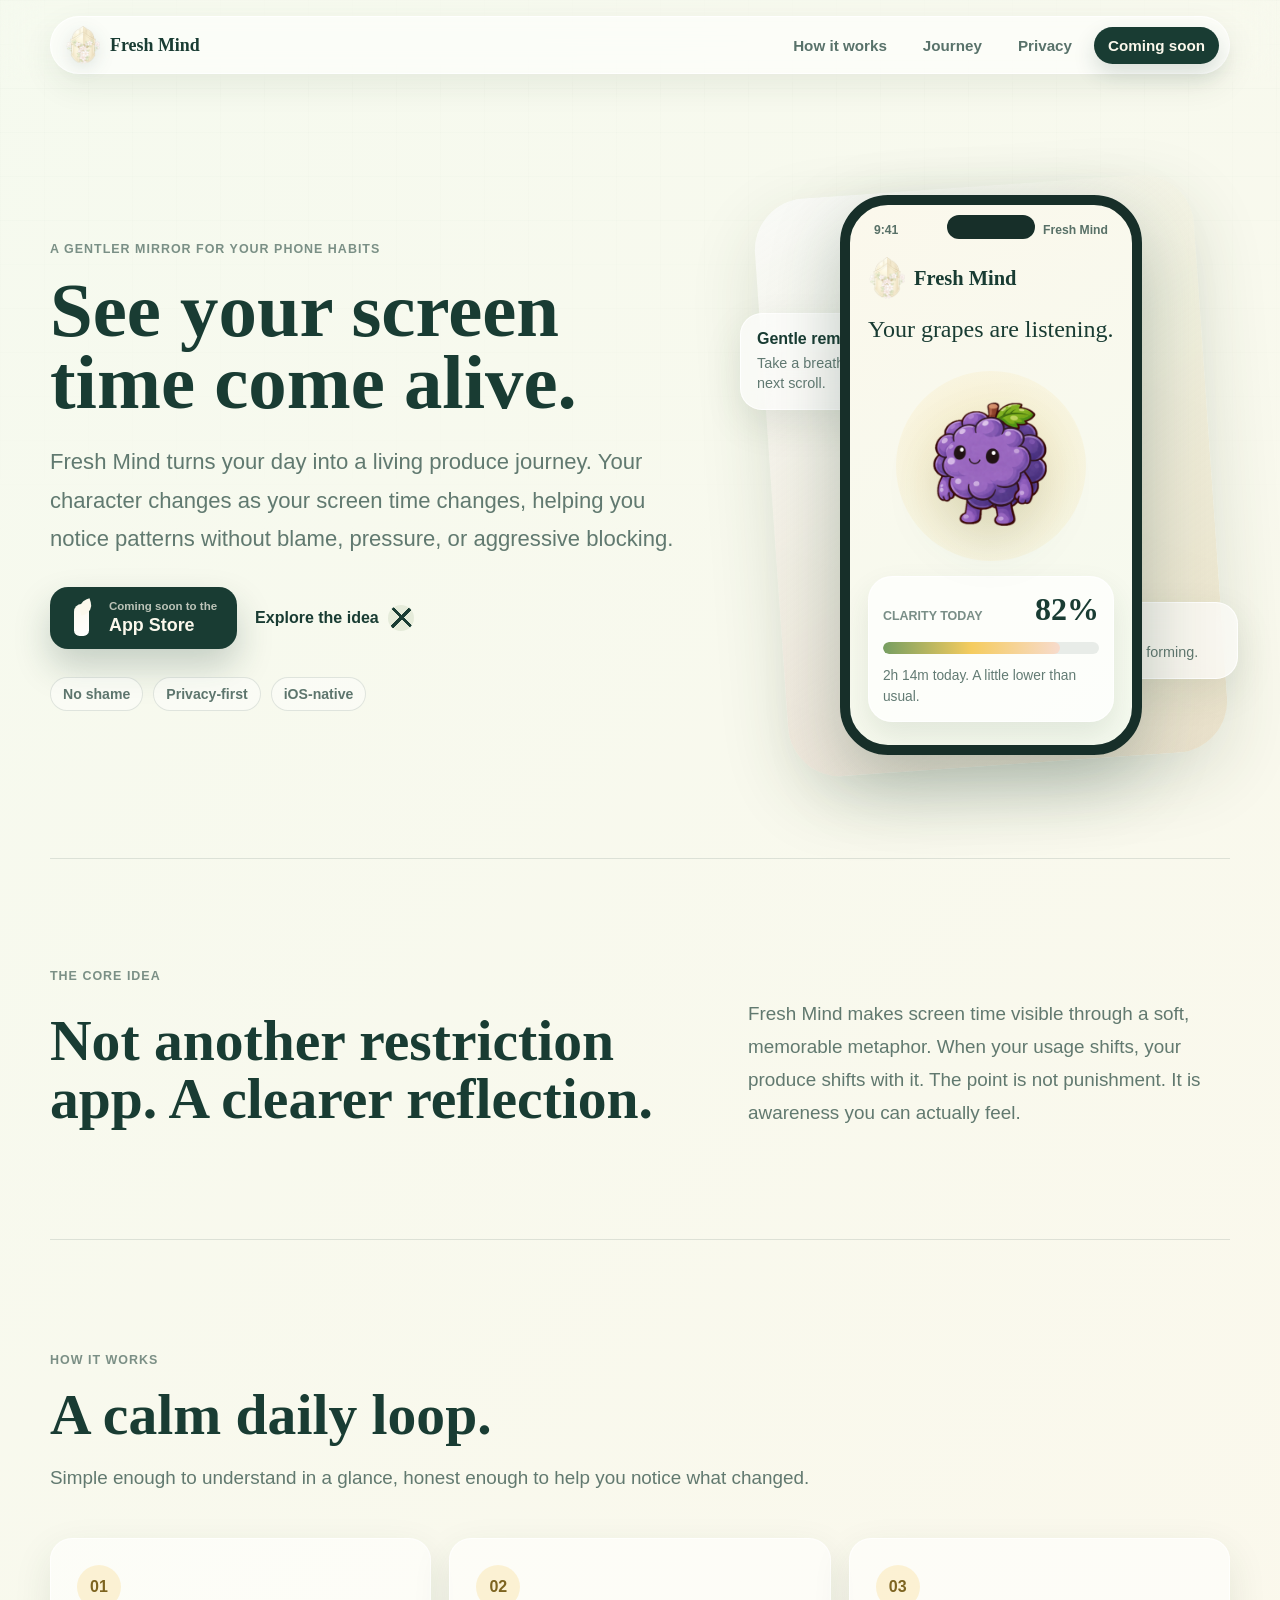
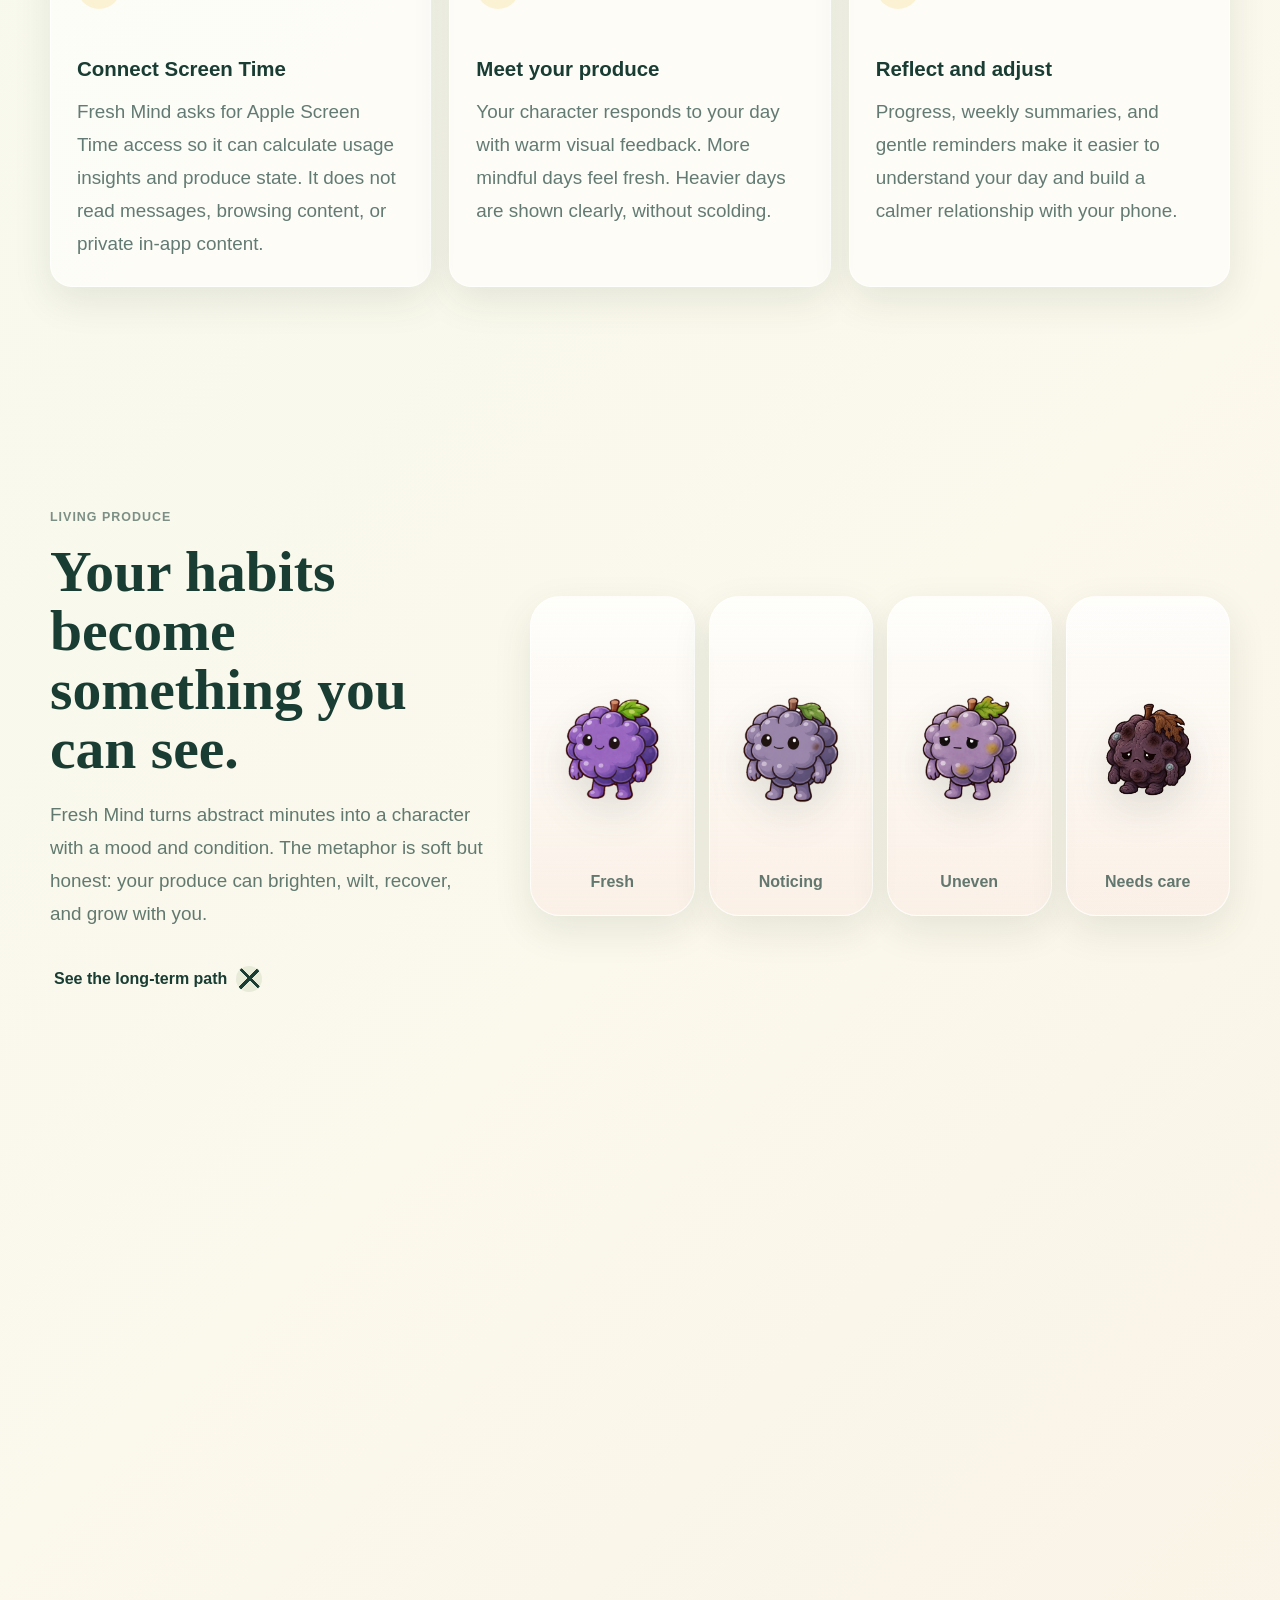
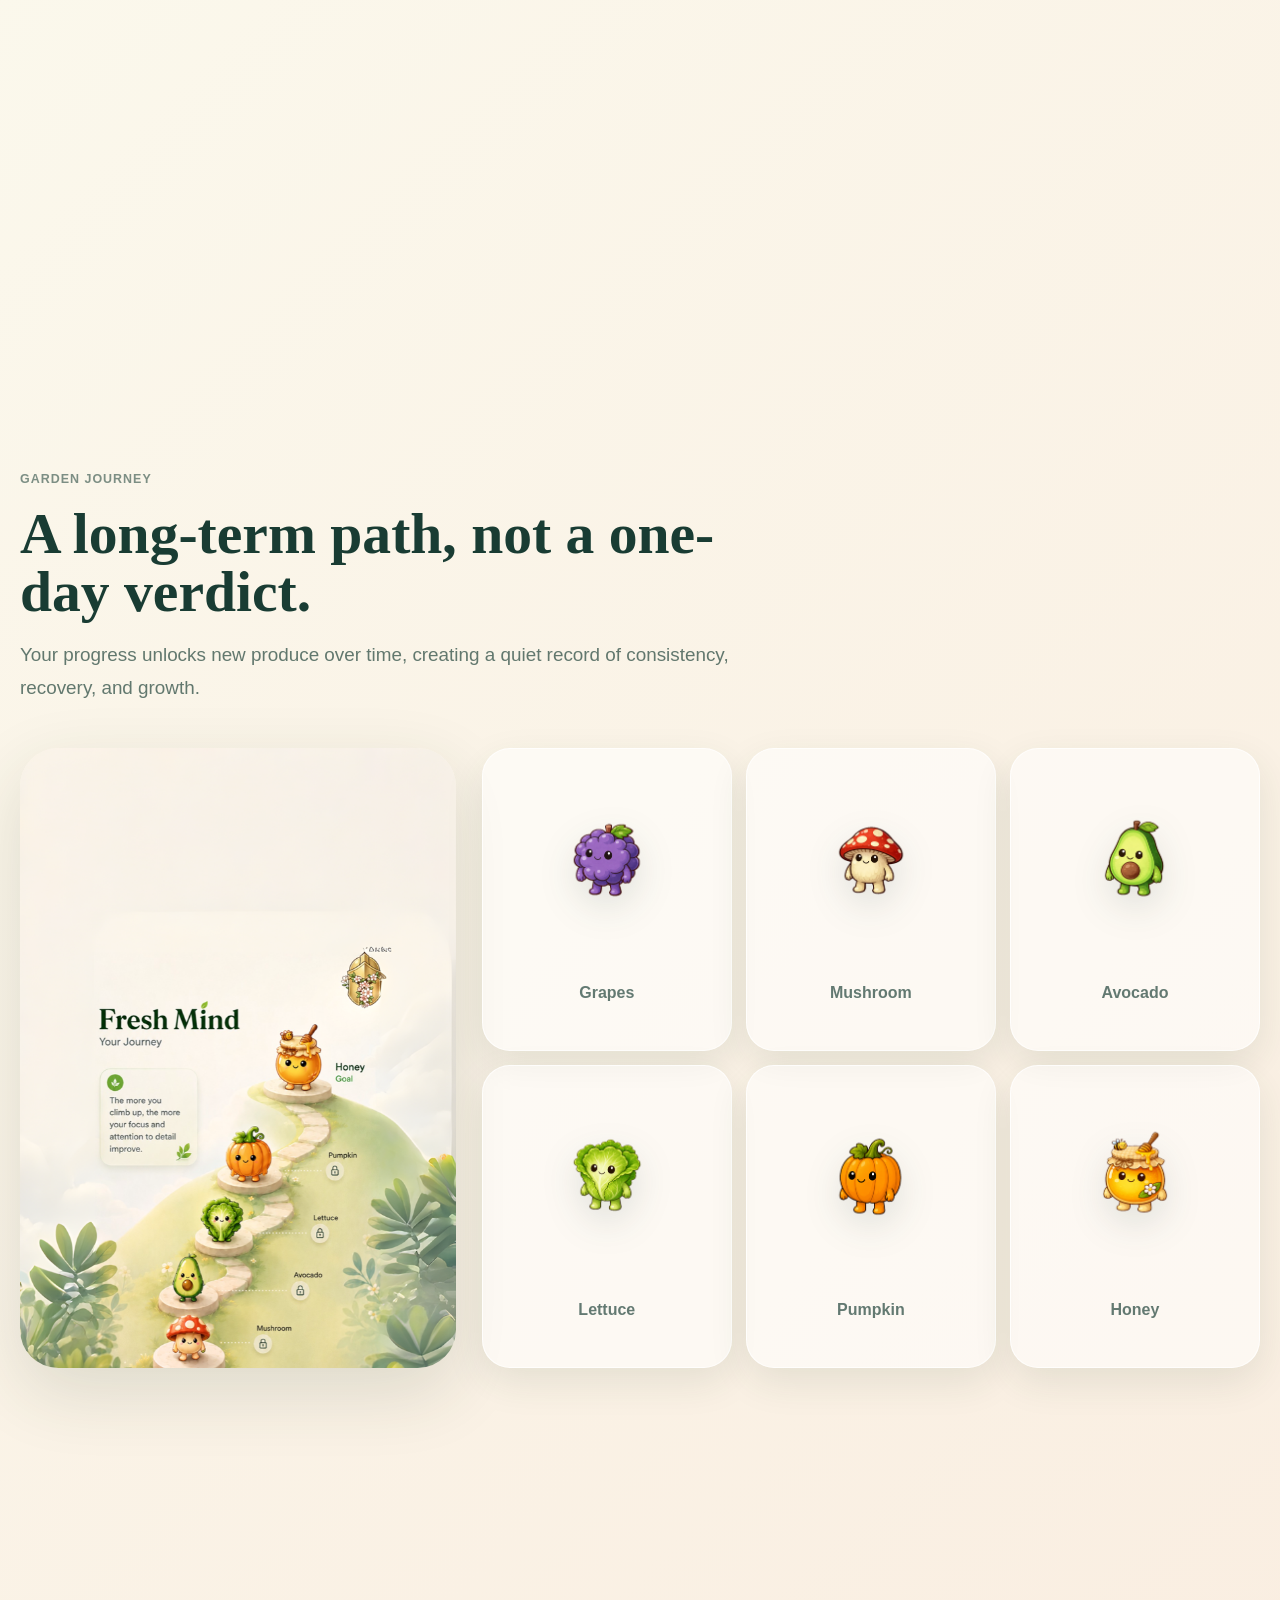
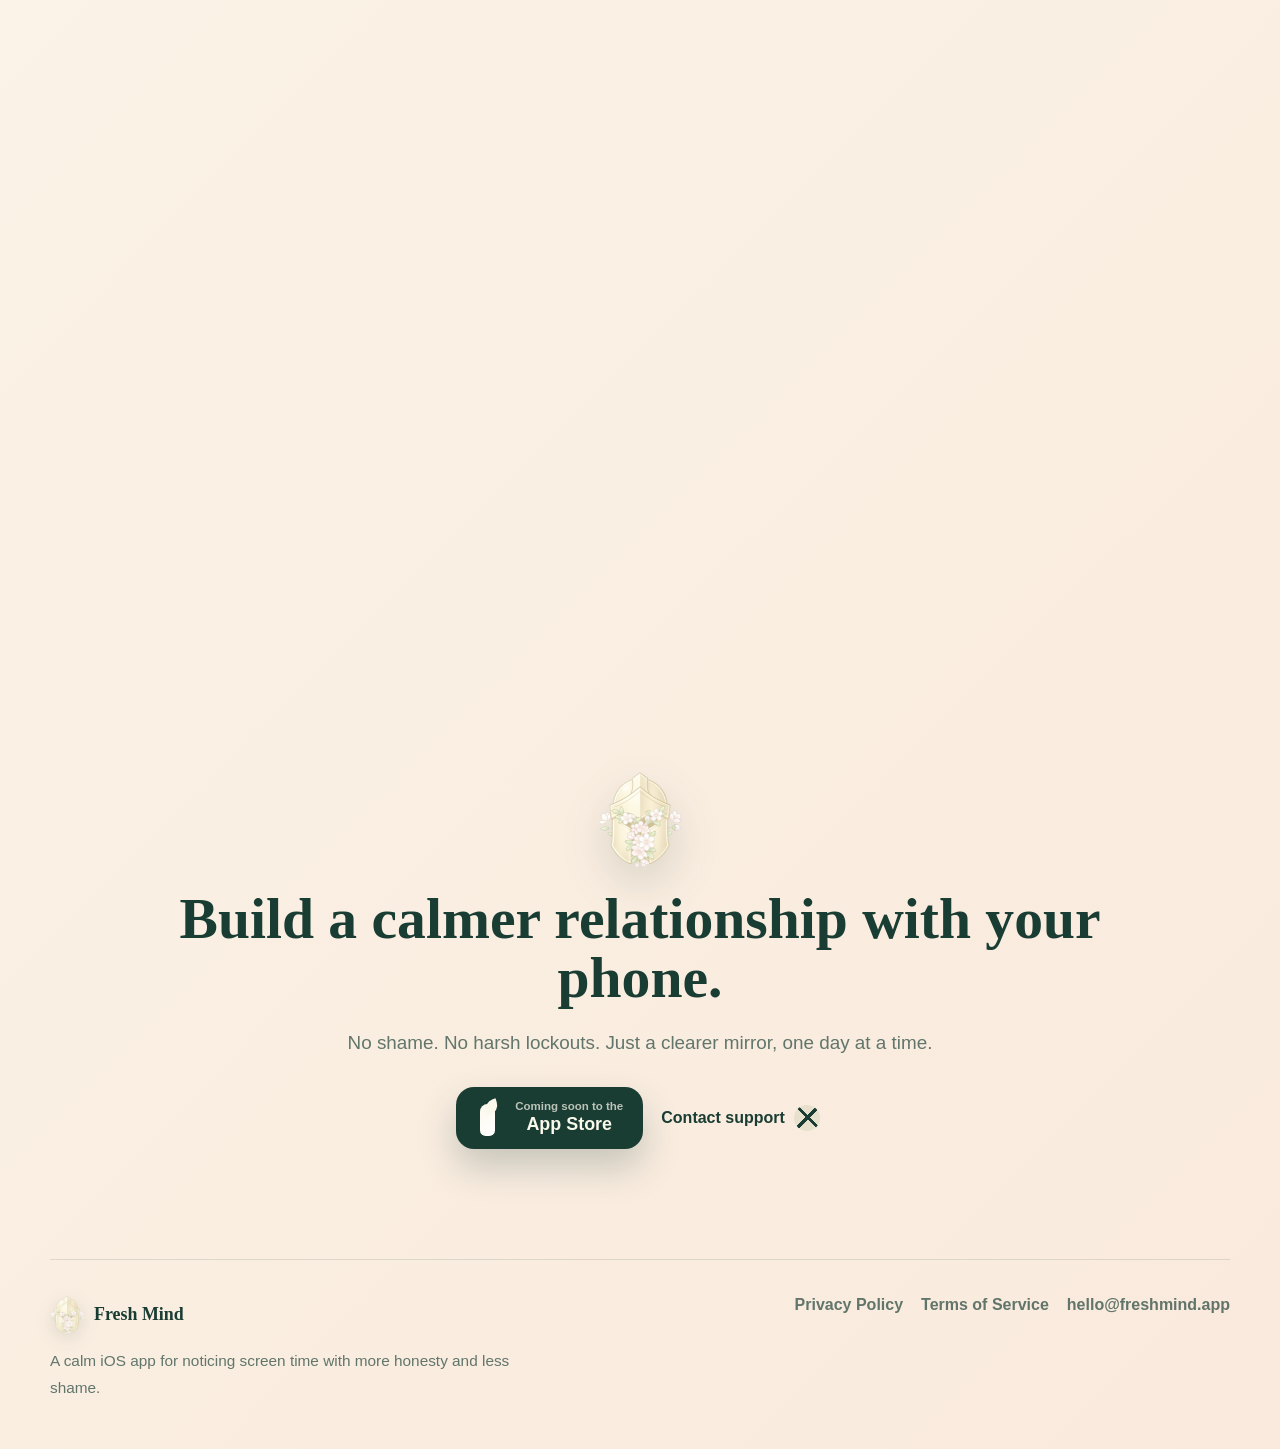
==== index.html @ f09cc6f0 "feat(website): add Fresh Mind landing page and legal pages" ====
<!doctype html>
<html lang="en">
  <head>
    <meta charset="utf-8">
    <meta name="viewport" content="width=device-width, initial-scale=1">
    <title>Fresh Mind - See your screen time come alive</title>
    <meta name="description" content="Fresh Mind is a calm iOS app that turns screen time into a living produce journey, helping you notice your habits without shame.">
    <meta name="theme-color" content="#f8f2df">
    <meta property="og:title" content="Fresh Mind">
    <meta property="og:description" content="See your screen time come alive. A calmer way to notice your phone habits.">
    <meta property="og:type" content="website">
    <meta property="og:image" content="assets/logo.png">
    <link rel="icon" href="assets/logo.png">
    <link rel="stylesheet" href="styles.css">
  </head>
  <body>
    <a class="skip-link" href="#main">Skip to content</a>

    <header class="site-header" data-nav>
      <nav class="nav-shell" aria-label="Main navigation">
        <a class="brand" href="index.html" aria-label="Fresh Mind home">
          <img src="assets/logo.png" alt="" class="brand-mark">
          <span>Fresh Mind</span>
        </a>

        <button class="nav-toggle" type="button" aria-label="Open navigation" aria-expanded="false" data-nav-toggle>
          <span></span>
          <span></span>
        </button>

        <div class="nav-links" data-nav-menu>
          <a href="#how">How it works</a>
          <a href="#journey">Journey</a>
          <a href="#privacy">Privacy</a>
          <a class="nav-cta" href="#download">Coming soon</a>
        </div>
      </nav>
    </header>

    <main id="main">
      <section class="hero section-pad">
        <div class="hero-copy reveal">
          <p class="eyebrow">A gentler mirror for your phone habits</p>
          <h1>See your screen time come alive.</h1>
          <p class="hero-subtitle">
            Fresh Mind turns your day into a living produce journey. Your character changes as your screen time changes, helping you notice patterns without blame, pressure, or aggressive blocking.
          </p>
          <div class="hero-actions" id="download">
            <!-- TODO: Replace this placeholder with the final App Store URL when Fresh Mind is approved. -->
            <a class="store-button" href="mailto:hello@freshmind.app?subject=Fresh%20Mind%20App%20Store%20Launch">
              <span class="store-icon" aria-hidden="true"></span>
              <span>
                <small>Coming soon to the</small>
                App Store
              </span>
            </a>
            <a class="text-button" href="#how">Explore the idea</a>
          </div>
          <div class="hero-notes" aria-label="Fresh Mind principles">
            <span>No shame</span>
            <span>Privacy-first</span>
            <span>iOS-native</span>
          </div>
        </div>

        <div class="hero-visual reveal" aria-label="Fresh Mind app preview">
          <div class="ambient-panel"></div>
          <div class="phone-shell">
            <div class="phone-status">
              <span>9:41</span>
              <span>Fresh Mind</span>
            </div>
            <div class="phone-content">
              <div class="mini-brand">
                <img src="assets/logo.png" alt="">
                <span>Fresh Mind</span>
              </div>
              <p class="adaptive-line">Your grapes are listening.</p>
              <div class="produce-stage">
                <img src="assets/grapes.png" alt="Fresh Mind grape character">
              </div>
              <div class="clarity-card">
                <div>
                  <span class="metric-label">Clarity today</span>
                  <strong>82%</strong>
                </div>
                <div class="progress-track" aria-hidden="true">
                  <span></span>
                </div>
                <p>2h 14m today. A little lower than usual.</p>
              </div>
            </div>
          </div>
          <div class="floating-ticket ticket-one">
            <strong>Gentle reminder</strong>
            <span>Take a breath before the next scroll.</span>
          </div>
          <div class="floating-ticket ticket-two">
            <strong>Garden week</strong>
            <span>A calmer route is forming.</span>
          </div>
        </div>
      </section>

      <section class="section-pad intro-band reveal" aria-label="Fresh Mind concept">
        <div class="section-kicker">The core idea</div>
        <div class="intro-grid">
          <h2>Not another restriction app. A clearer reflection.</h2>
          <p>
            Fresh Mind makes screen time visible through a soft, memorable metaphor. When your usage shifts, your produce shifts with it. The point is not punishment. It is awareness you can actually feel.
          </p>
        </div>
      </section>

      <section class="section-pad" id="how">
        <div class="section-heading reveal">
          <p class="eyebrow">How it works</p>
          <h2>A calm daily loop.</h2>
          <p>Simple enough to understand in a glance, honest enough to help you notice what changed.</p>
        </div>

        <div class="step-grid">
          <article class="feature-card reveal">
            <span class="step-number">01</span>
            <h3>Connect Screen Time</h3>
            <p>Fresh Mind asks for Apple Screen Time access so it can calculate usage insights and produce state. It does not read messages, browsing content, or private in-app content.</p>
          </article>
          <article class="feature-card reveal">
            <span class="step-number">02</span>
            <h3>Meet your produce</h3>
            <p>Your character responds to your day with warm visual feedback. More mindful days feel fresh. Heavier days are shown clearly, without scolding.</p>
          </article>
          <article class="feature-card reveal">
            <span class="step-number">03</span>
            <h3>Reflect and adjust</h3>
            <p>Progress, weekly summaries, and gentle reminders make it easier to understand your day and build a calmer relationship with your phone.</p>
          </article>
        </div>
      </section>

      <section class="metaphor-section section-pad" id="produce">
        <div class="metaphor-copy reveal">
          <p class="eyebrow">Living produce</p>
          <h2>Your habits become something you can see.</h2>
          <p>
            Fresh Mind turns abstract minutes into a character with a mood and condition. The metaphor is soft but honest: your produce can brighten, wilt, recover, and grow with you.
          </p>
          <a class="text-button" href="#journey">See the long-term path</a>
        </div>
        <div class="produce-evolution reveal" aria-label="Grape character states">
          <figure>
            <img src="assets/grapes.png" alt="Healthy grape character">
            <figcaption>Fresh</figcaption>
          </figure>
          <figure>
            <img src="assets/grapes-mild.png" alt="Mildly changed grape character">
            <figcaption>Noticing</figcaption>
          </figure>
          <figure>
            <img src="assets/grapes-warning.png" alt="Warning grape character">
            <figcaption>Uneven</figcaption>
          </figure>
          <figure>
            <img src="assets/grapes-critical.png" alt="Tired grape character">
            <figcaption>Needs care</figcaption>
          </figure>
        </div>
      </section>

      <section class="section-pad product-row" id="clarity">
        <div class="app-preview reveal">
          <img src="assets/app-screen.png" alt="Fresh Mind launch screen preview">
        </div>
        <div class="content-stack reveal">
          <p class="eyebrow">Progress and clarity</p>
          <h2>Understand the shape of your day.</h2>
          <p>
            Fresh Mind is built around clarity instead of guilt. Daily progress, comparisons, and detail views help you see whether today is lighter, heavier, or simply different from your usual rhythm.
          </p>
          <div class="insight-list">
            <div>
              <strong>Daily clarity</strong>
              <span>A readable signal for how today is going.</span>
            </div>
            <div>
              <strong>Usage context</strong>
              <span>See screen time in relation to your baseline.</span>
            </div>
            <div>
              <strong>Weekly reflection</strong>
              <span>Look back without turning your phone into a scoreboard.</span>
            </div>
          </div>
        </div>
      </section>

      <section class="garden-section section-pad" id="journey">
        <div class="section-heading reveal">
          <p class="eyebrow">Garden journey</p>
          <h2>A long-term path, not a one-day verdict.</h2>
          <p>Your progress unlocks new produce over time, creating a quiet record of consistency, recovery, and growth.</p>
        </div>

        <div class="journey-layout">
          <div class="garden-frame reveal">
            <img src="assets/garden-path.png" alt="Fresh Mind garden journey artwork">
          </div>
          <div class="produce-path reveal" aria-label="Fresh Mind produce tiers">
            <div class="path-item">
              <img src="assets/grapes.png" alt="">
              <span>Grapes</span>
            </div>
            <div class="path-item">
              <img src="assets/mushroom.png" alt="">
              <span>Mushroom</span>
            </div>
            <div class="path-item">
              <img src="assets/avocado.png" alt="">
              <span>Avocado</span>
            </div>
            <div class="path-item">
              <img src="assets/lettuce.png" alt="">
              <span>Lettuce</span>
            </div>
            <div class="path-item">
              <img src="assets/pumpkin.png" alt="">
              <span>Pumpkin</span>
            </div>
            <div class="path-item">
              <img src="assets/honey.png" alt="">
              <span>Honey</span>
            </div>
          </div>
        </div>
      </section>

      <section class="section-pad support-grid">
        <article class="deep-feature reveal">
          <p class="eyebrow">Gentle notifications</p>
          <h2>A nudge, not a lecture.</h2>
          <p>
            Daily reminders, decay alerts, and weekly summaries are designed to feel human and quiet. They help you return to awareness without making your phone feel like an enemy.
          </p>
          <div class="notification-stack" aria-label="Notification examples">
            <div>
              <strong>Your grapes noticed a shift.</strong>
              <span>Today has been a little heavier than usual.</span>
            </div>
            <div>
              <strong>Weekly summary is ready.</strong>
              <span>A clear look at the rhythm of your week.</span>
            </div>
          </div>
        </article>

        <article class="deep-feature privacy-feature reveal" id="privacy">
          <p class="eyebrow">Privacy-first</p>
          <h2>Your phone habits should stay yours.</h2>
          <p>
            Fresh Mind uses Screen Time permissions to calculate usage insights and produce state. It is not designed to inspect your messages, browsing content, photos, or private in-app activity.
          </p>
          <a class="text-button" href="privacy/">Read the Privacy Policy</a>
        </article>
      </section>

      <section class="final-cta section-pad reveal">
        <img src="assets/logo.png" alt="" class="cta-logo">
        <h2>Build a calmer relationship with your phone.</h2>
        <p>No shame. No harsh lockouts. Just a clearer mirror, one day at a time.</p>
        <div class="hero-actions">
          <a class="store-button" href="mailto:hello@freshmind.app?subject=Fresh%20Mind%20App%20Store%20Launch">
            <span class="store-icon" aria-hidden="true"></span>
            <span>
              <small>Coming soon to the</small>
              App Store
            </span>
          </a>
          <a class="text-button" href="mailto:hello@freshmind.app">Contact support</a>
        </div>
      </section>
    </main>

    <footer class="site-footer">
      <div>
        <a class="brand footer-brand" href="index.html">
          <img src="assets/logo.png" alt="" class="brand-mark">
          <span>Fresh Mind</span>
        </a>
        <p>A calm iOS app for noticing screen time with more honesty and less shame.</p>
      </div>
      <div class="footer-links">
        <a href="privacy/">Privacy Policy</a>
        <a href="terms/">Terms of Service</a>
        <a href="mailto:hello@freshmind.app">hello@freshmind.app</a>
      </div>
    </footer>

    <script src="script.js"></script>
  </body>
</html>
---- styles.css ----
:root {
  --cream: #fbf8ec;
  --mist: #f5faef;
  --sage: #769e61;
  --forest: #193c33;
  --forest-soft: rgba(25, 60, 51, 0.68);
  --gold: #f5cc5f;
  --peach: #f7dbcd;
  --lavender: #a694df;
  --rust: #b84c3a;
  --white: rgba(255, 255, 255, 0.82);
  --line: rgba(25, 60, 51, 0.12);
  --shadow: 0 24px 70px rgba(43, 64, 37, 0.14);
  --shadow-soft: 0 14px 38px rgba(43, 64, 37, 0.1);
  --radius-lg: 34px;
  --radius-md: 22px;
  --radius-sm: 16px;
  --max-width: 1180px;
  --serif: Georgia, "Times New Roman", serif;
  --sans: ui-rounded, "SF Pro Rounded", "SF Pro Display", -apple-system, BlinkMacSystemFont, "Segoe UI", sans-serif;
}

* {
  box-sizing: border-box;
}

html {
  scroll-behavior: smooth;
}

body {
  margin: 0;
  color: var(--forest);
  background:
    linear-gradient(135deg, rgba(245, 250, 239, 0.92), rgba(251, 248, 236, 0.98) 42%, rgba(247, 219, 205, 0.5)),
    var(--cream);
  font-family: var(--sans);
  letter-spacing: 0;
  min-width: 320px;
}

body::before {
  content: "";
  position: fixed;
  inset: 0;
  pointer-events: none;
  background-image:
    linear-gradient(rgba(25, 60, 51, 0.035) 1px, transparent 1px),
    linear-gradient(90deg, rgba(25, 60, 51, 0.025) 1px, transparent 1px);
  background-size: 44px 44px;
  mask-image: linear-gradient(to bottom, rgba(0, 0, 0, 0.5), transparent 64%);
}

img {
  display: block;
  max-width: 100%;
}

a {
  color: inherit;
  text-decoration: none;
}

p {
  color: var(--forest-soft);
  font-size: clamp(1rem, 1.5vw, 1.18rem);
  line-height: 1.75;
  margin: 0;
}

h1,
h2,
h3 {
  color: var(--forest);
  margin: 0;
  letter-spacing: 0;
}

h1,
h2 {
  font-family: var(--serif);
  font-weight: 700;
}

h1 {
  font-size: clamp(3.2rem, 6vw, 5.7rem);
  line-height: 0.94;
  max-width: 800px;
}

h2 {
  font-size: clamp(2.15rem, 4.5vw, 4.5rem);
  line-height: 1.02;
}

h3 {
  font-size: 1.28rem;
  line-height: 1.2;
}

.skip-link {
  position: fixed;
  top: 12px;
  left: 12px;
  z-index: 100;
  transform: translateY(-160%);
  border-radius: 999px;
  background: var(--forest);
  color: var(--cream);
  padding: 10px 14px;
  transition: transform 180ms ease;
}

.skip-link:focus {
  transform: translateY(0);
}

.site-header {
  position: sticky;
  top: 0;
  z-index: 20;
  padding: 16px 20px 8px;
  backdrop-filter: blur(18px);
}

.nav-shell {
  width: min(var(--max-width), 100%);
  margin: 0 auto;
  display: flex;
  align-items: center;
  justify-content: space-between;
  gap: 24px;
  border: 1px solid rgba(255, 255, 255, 0.78);
  border-radius: 999px;
  background: rgba(255, 255, 255, 0.58);
  box-shadow: 0 12px 32px rgba(43, 64, 37, 0.08);
  padding: 9px 10px 9px 15px;
}

.brand {
  display: inline-flex;
  align-items: center;
  gap: 10px;
  font-family: var(--serif);
  font-size: 1.12rem;
  font-weight: 700;
  white-space: nowrap;
}

.brand-mark {
  width: 34px;
  height: 38px;
  object-fit: contain;
  filter: drop-shadow(0 5px 9px rgba(25, 60, 51, 0.12));
}

.nav-links {
  display: flex;
  align-items: center;
  gap: 8px;
  color: rgba(25, 60, 51, 0.72);
  font-size: 0.95rem;
  font-weight: 700;
}

.nav-links a {
  border-radius: 999px;
  padding: 10px 14px;
  transition: color 180ms ease, background 180ms ease, transform 180ms ease;
}

.nav-links a:hover,
.nav-links a:focus-visible {
  background: rgba(118, 158, 97, 0.12);
  color: var(--forest);
  transform: translateY(-1px);
}

.nav-links .nav-cta {
  background: var(--forest);
  color: var(--cream);
  box-shadow: 0 10px 22px rgba(25, 60, 51, 0.16);
}

.nav-toggle {
  display: none;
  width: 44px;
  height: 44px;
  border: 0;
  border-radius: 50%;
  background: rgba(25, 60, 51, 0.08);
  padding: 0;
}

.nav-toggle span {
  display: block;
  width: 18px;
  height: 2px;
  margin: 4px auto;
  border-radius: 4px;
  background: var(--forest);
  transition: transform 180ms ease, opacity 180ms ease;
}

.nav-open .nav-toggle span:first-child {
  transform: translateY(3px) rotate(45deg);
}

.nav-open .nav-toggle span:last-child {
  transform: translateY(-3px) rotate(-45deg);
}

.section-pad {
  width: min(var(--max-width), calc(100% - 40px));
  margin: 0 auto;
  padding: 110px 0;
}

.hero {
  min-height: calc(100svh - 124px);
  display: grid;
  grid-template-columns: minmax(0, 1.02fr) minmax(340px, 0.78fr);
  align-items: center;
  gap: clamp(36px, 6vw, 88px);
  padding-top: 22px;
  padding-bottom: 12px;
}

.eyebrow,
.section-kicker {
  color: rgba(25, 60, 51, 0.56);
  font-size: 0.78rem;
  font-weight: 850;
  letter-spacing: 0.08em;
  margin: 0 0 14px;
  text-transform: uppercase;
}

.hero-subtitle {
  margin-top: 24px;
  max-width: 690px;
  font-size: clamp(1.08rem, 2vw, 1.38rem);
}

.hero-actions {
  display: flex;
  align-items: center;
  flex-wrap: wrap;
  gap: 14px;
  margin-top: 28px;
}

.store-button {
  display: inline-flex;
  align-items: center;
  gap: 12px;
  min-height: 62px;
  border-radius: 18px;
  background: var(--forest);
  color: var(--cream);
  padding: 12px 20px 12px 16px;
  box-shadow: 0 18px 36px rgba(25, 60, 51, 0.22);
  font-size: 1.12rem;
  font-weight: 850;
  line-height: 1;
  transition: transform 180ms ease, box-shadow 180ms ease, background 180ms ease;
}

.store-button small {
  display: block;
  color: rgba(251, 248, 236, 0.72);
  font-size: 0.72rem;
  font-weight: 750;
  margin-bottom: 4px;
}

.store-icon {
  width: 31px;
  height: 36px;
  position: relative;
}

.store-icon::before {
  content: "";
  position: absolute;
  inset: 4px 8px 0;
  border-radius: 16px 16px 12px 12px;
  background: linear-gradient(145deg, var(--cream), #ffffff);
}

.store-icon::after {
  content: "";
  position: absolute;
  left: 13px;
  top: 0;
  width: 13px;
  height: 14px;
  border-radius: 10px 0 10px 0;
  background: var(--cream);
  transform: rotate(-18deg);
}

.text-button {
  display: inline-flex;
  align-items: center;
  gap: 9px;
  min-height: 50px;
  border-radius: 999px;
  color: var(--forest);
  font-weight: 850;
  padding: 0 4px;
  transition: color 180ms ease, transform 180ms ease;
}

.text-button::after {
  content: "";
  width: 26px;
  height: 26px;
  border-radius: 50%;
  background:
    linear-gradient(135deg, transparent 45%, var(--forest) 46% 54%, transparent 55%),
    linear-gradient(45deg, transparent 49%, var(--forest) 50% 56%, transparent 57%);
  background-color: rgba(118, 158, 97, 0.14);
}

.store-button:hover,
.store-button:focus-visible,
.text-button:hover,
.text-button:focus-visible {
  transform: translateY(-2px);
}

.store-button:hover,
.store-button:focus-visible {
  background: #123029;
  box-shadow: 0 22px 46px rgba(25, 60, 51, 0.26);
}

.hero-notes {
  display: flex;
  flex-wrap: wrap;
  gap: 10px;
  margin-top: 28px;
}

.hero-notes span {
  border: 1px solid var(--line);
  border-radius: 999px;
  background: rgba(255, 255, 255, 0.42);
  color: rgba(25, 60, 51, 0.7);
  font-size: 0.88rem;
  font-weight: 750;
  padding: 8px 12px;
}

.hero-visual {
  position: relative;
  min-height: 560px;
  display: grid;
  place-items: center;
}

.ambient-panel {
  position: absolute;
  width: min(92%, 440px);
  aspect-ratio: 0.76;
  border-radius: 52px;
  background:
    linear-gradient(150deg, rgba(255, 255, 255, 0.78), rgba(245, 204, 95, 0.2)),
    linear-gradient(25deg, rgba(166, 148, 223, 0.2), rgba(118, 158, 97, 0.18));
  box-shadow: var(--shadow);
  transform: rotate(-4deg);
}

.phone-shell {
  position: relative;
  z-index: 2;
  width: min(86vw, 302px);
  height: 560px;
  border: 10px solid #172f29;
  border-radius: 48px;
  background: linear-gradient(145deg, #fbf8ec, #f5faef);
  box-shadow: 0 26px 70px rgba(25, 60, 51, 0.28);
  overflow: hidden;
}

.phone-shell::before {
  content: "";
  position: absolute;
  top: 10px;
  left: 50%;
  width: 88px;
  height: 24px;
  border-radius: 999px;
  background: #172f29;
  transform: translateX(-50%);
  z-index: 3;
}

.phone-status {
  display: flex;
  justify-content: space-between;
  align-items: center;
  padding: 18px 24px 2px;
  color: rgba(25, 60, 51, 0.72);
  font-size: 0.76rem;
  font-weight: 850;
}

.phone-content {
  padding: 18px 18px 20px;
}

.mini-brand {
  display: flex;
  align-items: center;
  gap: 8px;
  font-family: var(--serif);
  font-size: 1.28rem;
  font-weight: 700;
}

.mini-brand img {
  width: 38px;
  height: 42px;
  object-fit: contain;
}

.adaptive-line {
  margin-top: 18px;
  color: var(--forest);
  font-family: var(--serif);
  font-size: 1.5rem;
  line-height: 1.04;
}

.produce-stage {
  position: relative;
  display: grid;
  place-items: center;
  min-height: 206px;
  margin-top: 14px;
}

.produce-stage::before {
  content: "";
  position: absolute;
  width: 190px;
  height: 190px;
  border-radius: 50%;
  background: radial-gradient(circle, rgba(245, 204, 95, 0.32), rgba(245, 204, 95, 0));
}

.produce-stage img {
  position: relative;
  width: 170px;
  height: 220px;
  object-fit: contain;
  filter: drop-shadow(0 22px 24px rgba(25, 60, 51, 0.12));
  animation: floatProduce 5.5s ease-in-out infinite;
}

.clarity-card {
  border: 1px solid rgba(255, 255, 255, 0.9);
  border-radius: 24px;
  background: rgba(255, 255, 255, 0.72);
  padding: 14px;
  box-shadow: 0 14px 30px rgba(43, 64, 37, 0.1);
}

.clarity-card > div:first-child {
  display: flex;
  justify-content: space-between;
  align-items: baseline;
}

.metric-label {
  color: rgba(25, 60, 51, 0.58);
  font-size: 0.78rem;
  font-weight: 850;
  text-transform: uppercase;
}

.clarity-card strong {
  font-family: var(--serif);
  font-size: 2rem;
}

.progress-track {
  height: 12px;
  border-radius: 999px;
  background: rgba(25, 60, 51, 0.09);
  overflow: hidden;
  margin: 14px 0 12px;
}

.progress-track span {
  display: block;
  width: 82%;
  height: 100%;
  border-radius: inherit;
  background: linear-gradient(90deg, var(--sage), var(--gold), var(--peach));
}

.clarity-card p {
  font-size: 0.86rem;
  line-height: 1.5;
}

.floating-ticket {
  position: absolute;
  z-index: 1;
  width: 220px;
  border: 1px solid rgba(255, 255, 255, 0.84);
  border-radius: 22px;
  background: rgba(255, 255, 255, 0.64);
  backdrop-filter: blur(16px);
  box-shadow: var(--shadow-soft);
  padding: 16px;
}

.floating-ticket strong {
  display: block;
  margin-bottom: 5px;
}

.floating-ticket span {
  display: block;
  color: var(--forest-soft);
  font-size: 0.9rem;
  line-height: 1.4;
}

.ticket-one {
  top: 118px;
  left: -12px;
}

.ticket-two {
  right: -8px;
  bottom: 76px;
}

.intro-band {
  border-top: 1px solid var(--line);
  border-bottom: 1px solid var(--line);
}

.intro-grid {
  display: grid;
  grid-template-columns: minmax(0, 0.95fr) minmax(280px, 0.7fr);
  gap: 44px;
  align-items: end;
}

.section-heading {
  max-width: 760px;
  margin-bottom: 44px;
}

.section-heading p:last-child {
  margin-top: 16px;
}

.step-grid {
  display: grid;
  grid-template-columns: repeat(3, minmax(0, 1fr));
  gap: 18px;
}

.feature-card,
.deep-feature,
.legal-card {
  border: 1px solid rgba(255, 255, 255, 0.72);
  border-radius: var(--radius-md);
  background: rgba(255, 255, 255, 0.58);
  box-shadow: var(--shadow-soft);
}

.feature-card {
  padding: 26px;
  min-height: 310px;
  transition: transform 180ms ease, box-shadow 180ms ease;
}

.feature-card:hover {
  transform: translateY(-4px);
  box-shadow: var(--shadow);
}

.step-number {
  display: inline-grid;
  place-items: center;
  width: 44px;
  height: 44px;
  border-radius: 50%;
  background: rgba(245, 204, 95, 0.24);
  color: #7d6420;
  font-weight: 900;
  margin-bottom: 48px;
}

.feature-card p,
.deep-feature p {
  margin-top: 14px;
}

.metaphor-section {
  display: grid;
  grid-template-columns: minmax(280px, 0.62fr) minmax(0, 1fr);
  align-items: center;
  gap: 46px;
}

.metaphor-copy p:not(.eyebrow) {
  margin: 20px 0 24px;
}

.produce-evolution {
  display: grid;
  grid-template-columns: repeat(4, minmax(0, 1fr));
  gap: 14px;
}

.produce-evolution figure {
  margin: 0;
  min-height: 320px;
  display: flex;
  flex-direction: column;
  align-items: center;
  justify-content: end;
  border: 1px solid rgba(255, 255, 255, 0.74);
  border-radius: 30px;
  background:
    linear-gradient(180deg, rgba(255, 255, 255, 0.66), rgba(247, 219, 205, 0.32)),
    rgba(255, 255, 255, 0.38);
  box-shadow: var(--shadow-soft);
  padding: 24px 14px;
}

.produce-evolution img {
  width: 100%;
  max-width: 152px;
  height: 220px;
  object-fit: contain;
  filter: drop-shadow(0 16px 18px rgba(25, 60, 51, 0.12));
}

.produce-evolution figcaption {
  margin-top: 12px;
  color: rgba(25, 60, 51, 0.68);
  font-weight: 850;
}

.product-row {
  display: grid;
  grid-template-columns: minmax(300px, 0.72fr) minmax(0, 1fr);
  gap: 64px;
  align-items: center;
}

.app-preview {
  display: grid;
  place-items: center;
}

.app-preview img {
  width: min(100%, 360px);
  border: 10px solid #172f29;
  border-radius: 46px;
  box-shadow: 0 28px 76px rgba(25, 60, 51, 0.22);
}

.content-stack p:not(.eyebrow) {
  margin-top: 20px;
}

.insight-list {
  display: grid;
  gap: 12px;
  margin-top: 28px;
}

.insight-list div,
.notification-stack div {
  border: 1px solid var(--line);
  border-radius: 18px;
  background: rgba(255, 255, 255, 0.5);
  padding: 16px 18px;
}

.insight-list strong,
.notification-stack strong {
  display: block;
  margin-bottom: 5px;
}

.insight-list span,
.notification-stack span {
  color: var(--forest-soft);
  line-height: 1.55;
}

.garden-section {
  width: min(1280px, calc(100% - 40px));
}

.journey-layout {
  display: grid;
  grid-template-columns: minmax(280px, 0.56fr) minmax(0, 1fr);
  gap: 26px;
  align-items: stretch;
}

.garden-frame {
  max-height: 620px;
  border-radius: 38px;
  overflow: hidden;
  box-shadow: var(--shadow);
}

.garden-frame img {
  width: 100%;
  height: 100%;
  object-fit: cover;
  object-position: top center;
}

.produce-path {
  display: grid;
  grid-template-columns: repeat(3, minmax(0, 1fr));
  gap: 14px;
}

.path-item {
  display: grid;
  place-items: center;
  min-height: 190px;
  border: 1px solid rgba(255, 255, 255, 0.74);
  border-radius: 28px;
  background: rgba(255, 255, 255, 0.54);
  box-shadow: var(--shadow-soft);
  padding: 18px;
}

.path-item img {
  width: 120px;
  height: 128px;
  object-fit: contain;
  filter: drop-shadow(0 14px 18px rgba(25, 60, 51, 0.12));
}

.path-item span {
  color: var(--forest-soft);
  font-weight: 850;
}

.support-grid {
  display: grid;
  grid-template-columns: repeat(2, minmax(0, 1fr));
  gap: 18px;
}

.deep-feature {
  min-height: 440px;
  padding: clamp(28px, 5vw, 48px);
}

.notification-stack {
  display: grid;
  gap: 12px;
  margin-top: 28px;
}

.privacy-feature {
  background:
    linear-gradient(135deg, rgba(255, 255, 255, 0.62), rgba(166, 148, 223, 0.14)),
    rgba(255, 255, 255, 0.52);
}

.privacy-feature .text-button {
  margin-top: 24px;
}

.final-cta {
  width: min(980px, calc(100% - 40px));
  text-align: center;
  padding-top: 92px;
}

.final-cta .hero-actions {
  justify-content: center;
}

.final-cta p {
  max-width: 620px;
  margin: 18px auto 0;
}

.cta-logo {
  width: 84px;
  height: 96px;
  object-fit: contain;
  margin: 0 auto 22px;
  filter: drop-shadow(0 18px 22px rgba(25, 60, 51, 0.14));
}

.site-footer {
  width: min(var(--max-width), calc(100% - 40px));
  margin: 0 auto;
  display: flex;
  justify-content: space-between;
  gap: 28px;
  border-top: 1px solid var(--line);
  padding: 36px 0 48px;
}

.site-footer p {
  max-width: 460px;
  font-size: 0.96rem;
  margin-top: 10px;
}

.footer-brand {
  width: fit-content;
}

.footer-links {
  display: flex;
  align-items: flex-start;
  flex-wrap: wrap;
  justify-content: flex-end;
  gap: 10px 18px;
  color: rgba(25, 60, 51, 0.68);
  font-weight: 760;
}

.footer-links a:hover,
.footer-links a:focus-visible,
.legal-card a:hover,
.legal-card a:focus-visible {
  color: var(--forest);
  text-decoration: underline;
  text-decoration-thickness: 2px;
  text-underline-offset: 4px;
}

.legal-shell {
  width: min(900px, calc(100% - 40px));
  margin: 0 auto;
  padding: 86px 0 92px;
}

.legal-hero {
  margin-bottom: 26px;
}

.legal-hero h1 {
  font-size: clamp(3rem, 7vw, 5.8rem);
}

.legal-card {
  padding: clamp(26px, 5vw, 54px);
}

.legal-card h2 {
  font-family: var(--sans);
  font-size: clamp(1.28rem, 2.4vw, 1.65rem);
  line-height: 1.2;
  margin-top: 36px;
}

.legal-card h2:first-of-type {
  margin-top: 28px;
}

.legal-card p {
  font-size: 1rem;
  line-height: 1.78;
  margin-top: 12px;
}

.legal-card a {
  color: var(--forest);
  font-weight: 850;
}

.reveal {
  opacity: 0;
  transform: translateY(18px);
  transition: opacity 700ms ease, transform 700ms ease;
}

.reveal.is-visible {
  opacity: 1;
  transform: translateY(0);
}

@keyframes floatProduce {
  0%,
  100% {
    transform: translateY(0) rotate(-1deg);
  }
  50% {
    transform: translateY(-10px) rotate(1deg);
  }
}

@media (max-width: 980px) {
  .hero,
  .intro-grid,
  .metaphor-section,
  .product-row,
  .journey-layout,
  .support-grid {
    grid-template-columns: 1fr;
  }

  .hero {
    padding-top: 58px;
  }

  .hero-visual {
    min-height: 620px;
  }

  .step-grid {
    grid-template-columns: 1fr;
  }

  .feature-card {
    min-height: auto;
  }

  .step-number {
    margin-bottom: 28px;
  }

  .produce-evolution {
    grid-template-columns: repeat(2, minmax(0, 1fr));
  }

  .journey-layout {
    align-items: start;
  }

  .garden-frame {
    max-height: 520px;
  }
}

@media (max-width: 760px) {
  .site-header {
    padding-inline: 14px;
  }

  .nav-shell {
    position: relative;
  }

  .nav-toggle {
    display: block;
  }

  .nav-links {
    position: absolute;
    top: calc(100% + 10px);
    right: 0;
    left: 0;
    display: none;
    flex-direction: column;
    align-items: stretch;
    gap: 4px;
    border: 1px solid rgba(255, 255, 255, 0.78);
    border-radius: 24px;
    background: rgba(255, 255, 255, 0.9);
    box-shadow: var(--shadow-soft);
    padding: 10px;
  }

  .nav-open .nav-links {
    display: flex;
  }

  .nav-links a {
    padding: 13px 14px;
  }

  .section-pad,
  .garden-section,
  .final-cta,
  .site-footer,
  .legal-shell {
    width: min(100% - 28px, var(--max-width));
  }

  .section-pad {
    padding: 76px 0;
  }

  .hero {
    min-height: auto;
    padding-top: 54px;
    gap: 16px;
  }

  .hero-actions {
    align-items: stretch;
    flex-direction: column;
  }

  .store-button {
    justify-content: center;
    width: 100%;
  }

  .text-button {
    justify-content: center;
  }

  .hero-visual {
    min-height: 520px;
  }

  .phone-shell {
    width: min(100%, 320px);
    height: 560px;
    min-height: 0;
    border-radius: 42px;
  }

  .produce-stage {
    min-height: 220px;
  }

  .produce-stage img {
    width: 176px;
    height: 226px;
  }

  .hero-notes {
    display: none;
  }

  .floating-ticket {
    width: min(210px, 58vw);
  }

  .ticket-one {
    top: 70px;
    left: 0;
  }

  .ticket-two {
    right: 0;
    bottom: 46px;
  }

  .produce-path {
    grid-template-columns: repeat(2, minmax(0, 1fr));
  }

  .site-footer {
    flex-direction: column;
  }

  .footer-links {
    justify-content: flex-start;
  }
}

@media (max-width: 520px) {
  h1 {
    font-size: clamp(3rem, 17vw, 4.5rem);
  }

  h2 {
    font-size: clamp(2rem, 11vw, 3rem);
  }

  .produce-evolution,
  .produce-path {
    grid-template-columns: 1fr;
  }

  .produce-evolution figure {
    min-height: 260px;
  }

  .produce-evolution img {
    height: 180px;
  }

  .path-item {
    min-height: 168px;
  }
}

@media (prefers-reduced-motion: reduce) {
  *,
  *::before,
  *::after {
    animation-duration: 0.001ms !important;
    animation-iteration-count: 1 !important;
    scroll-behavior: auto !important;
    transition-duration: 0.001ms !important;
  }

  .reveal {
    opacity: 1;
    transform: none;
  }
}
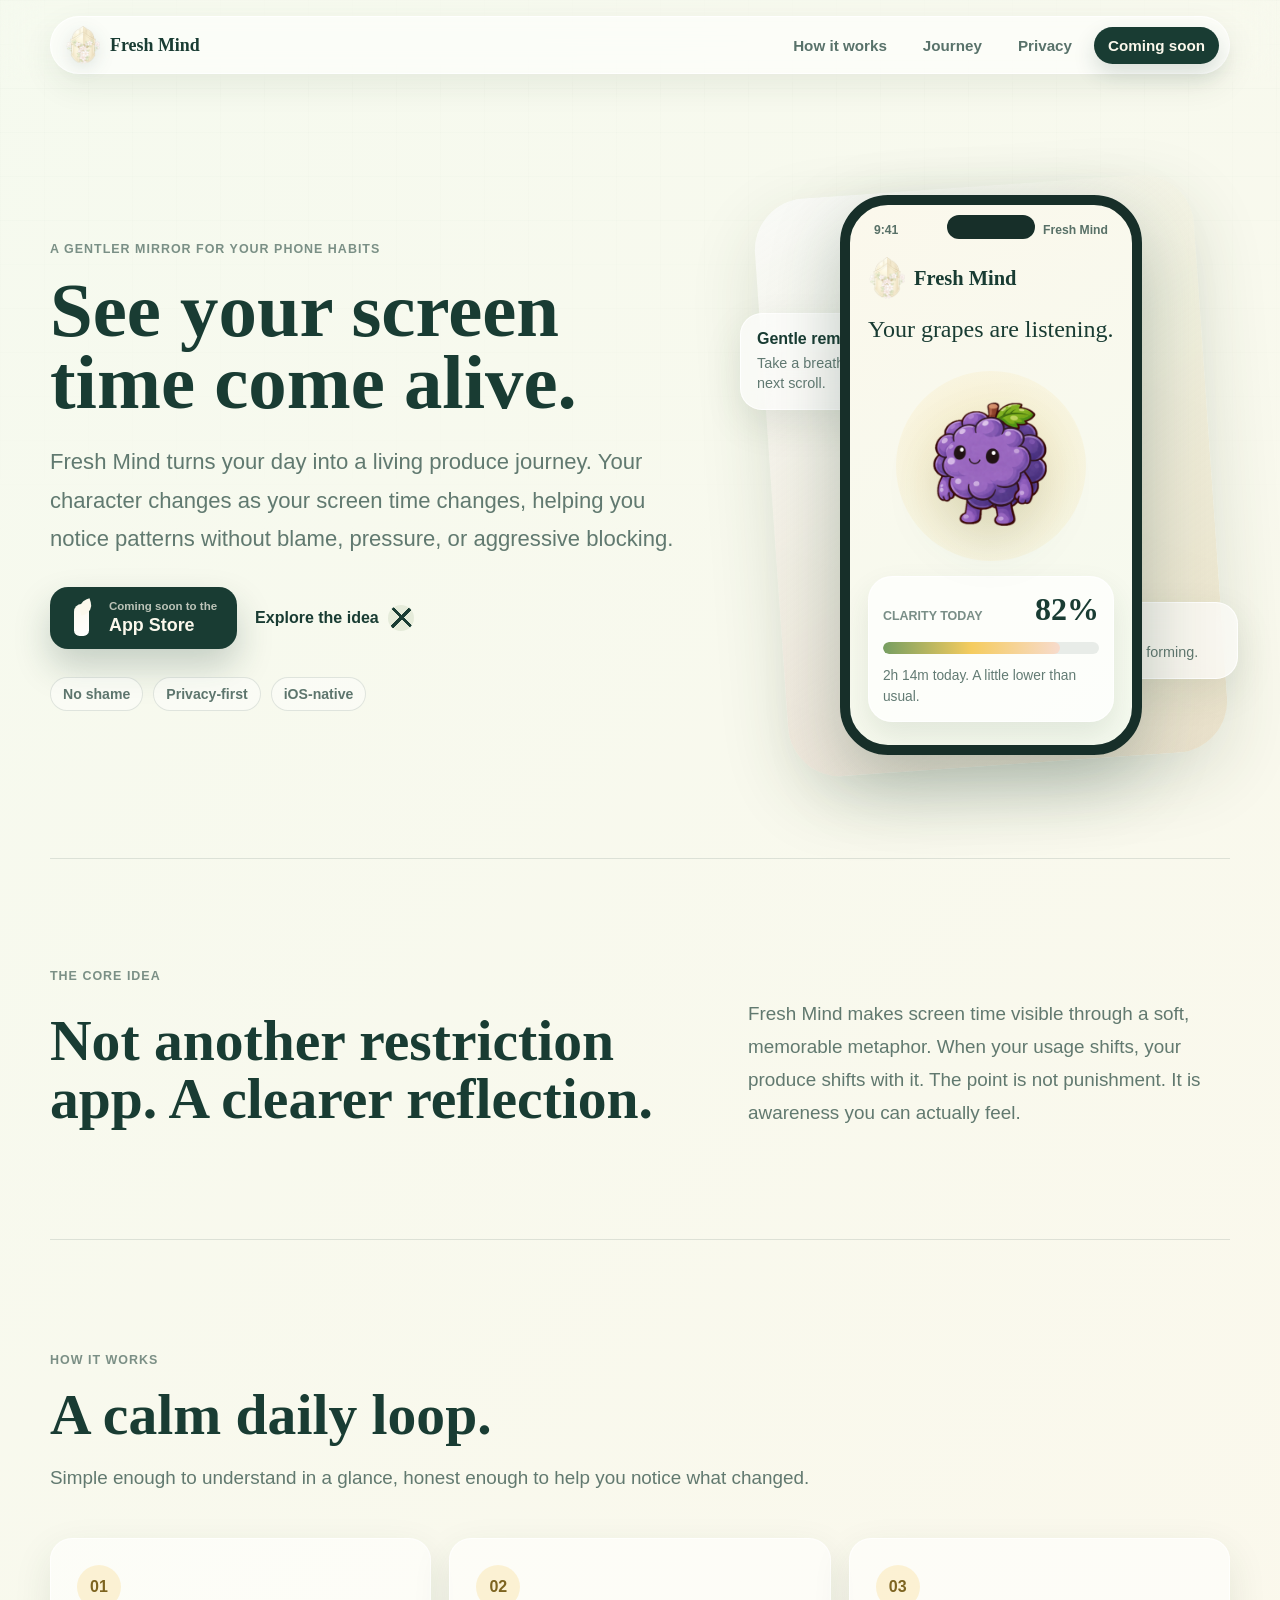
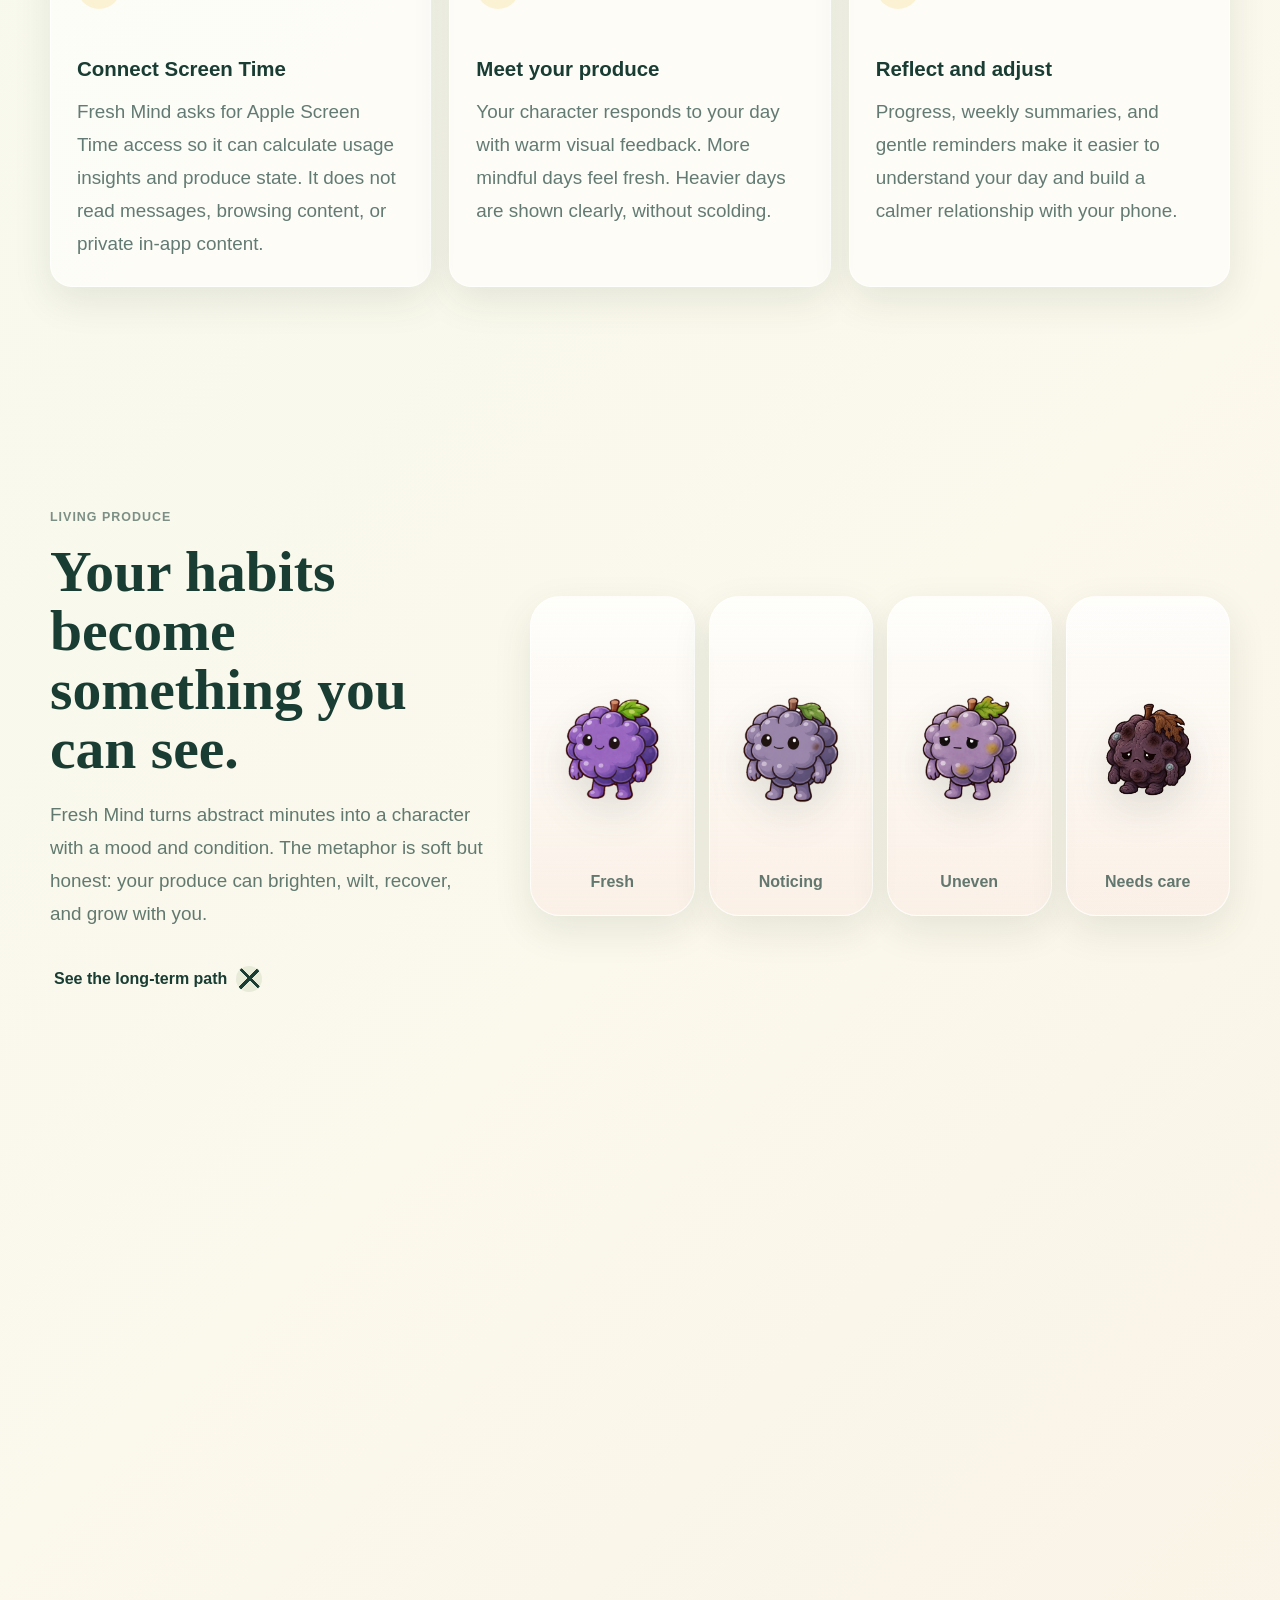
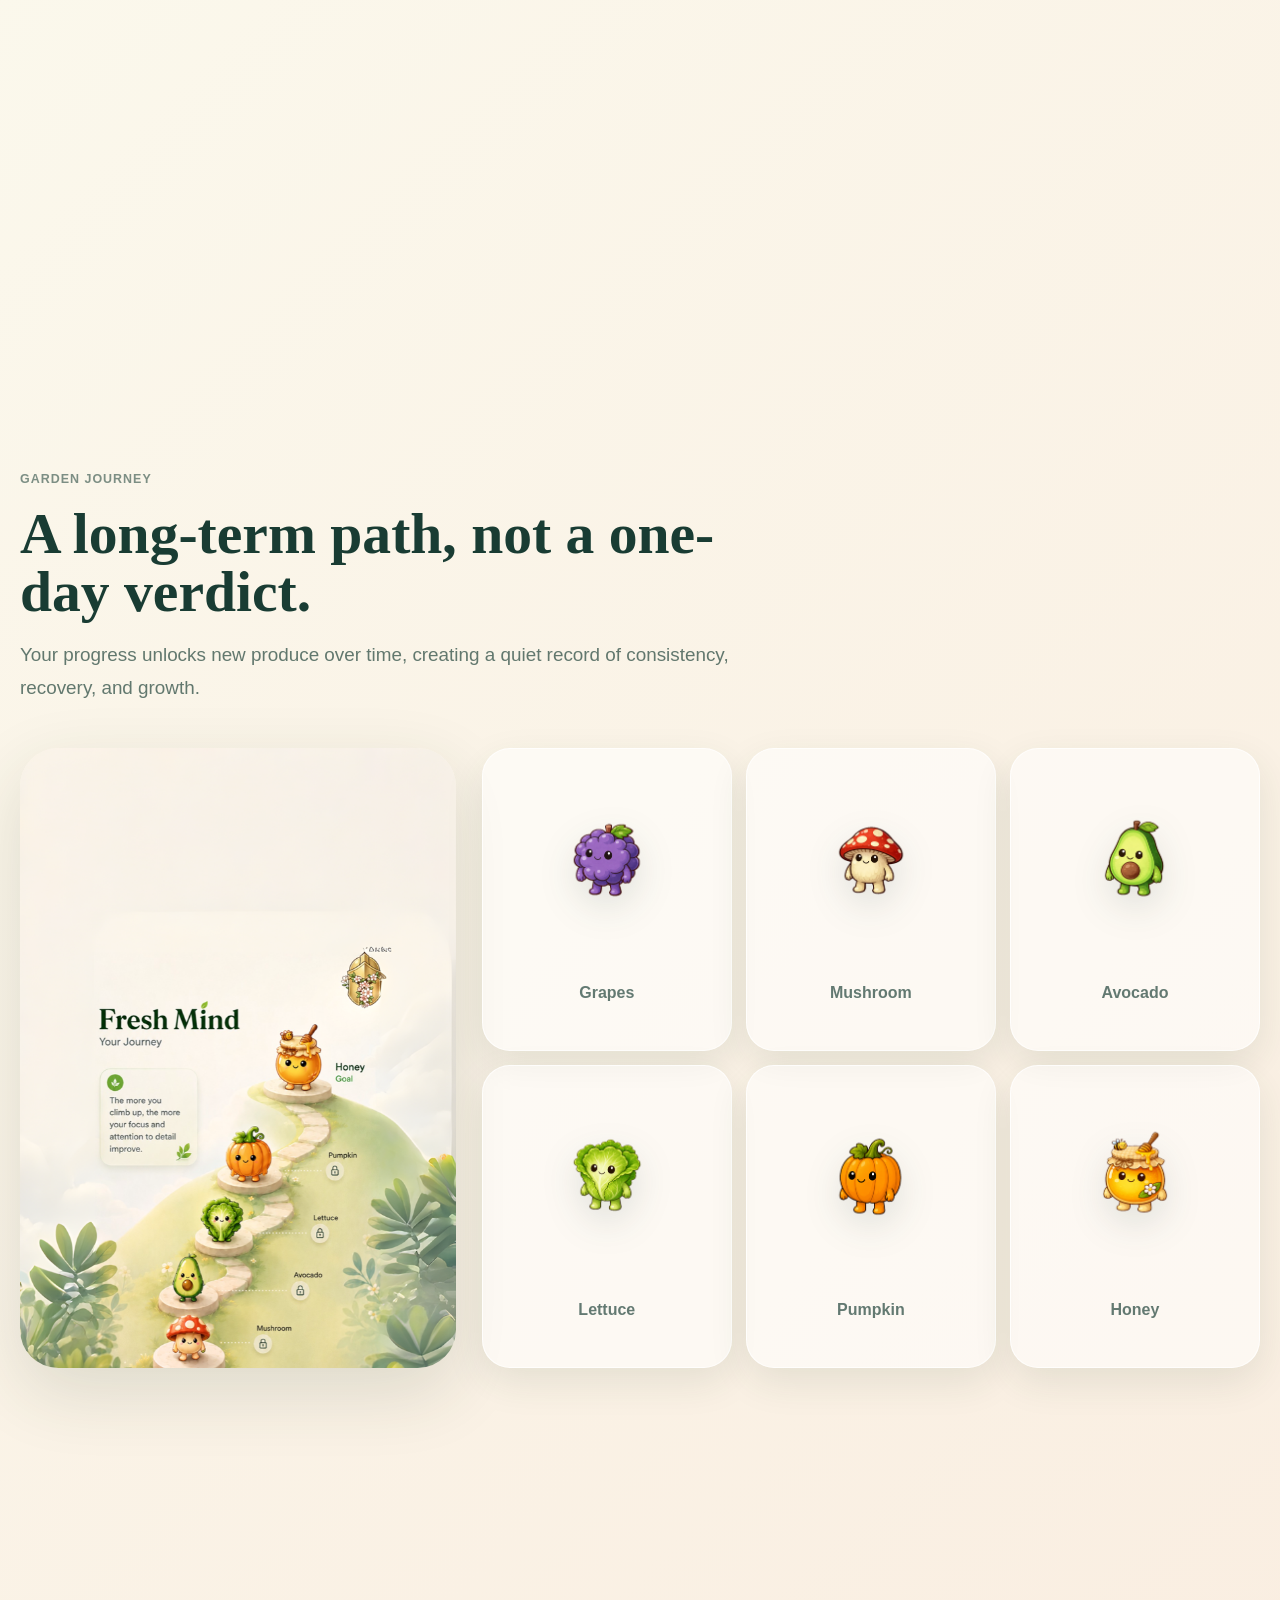
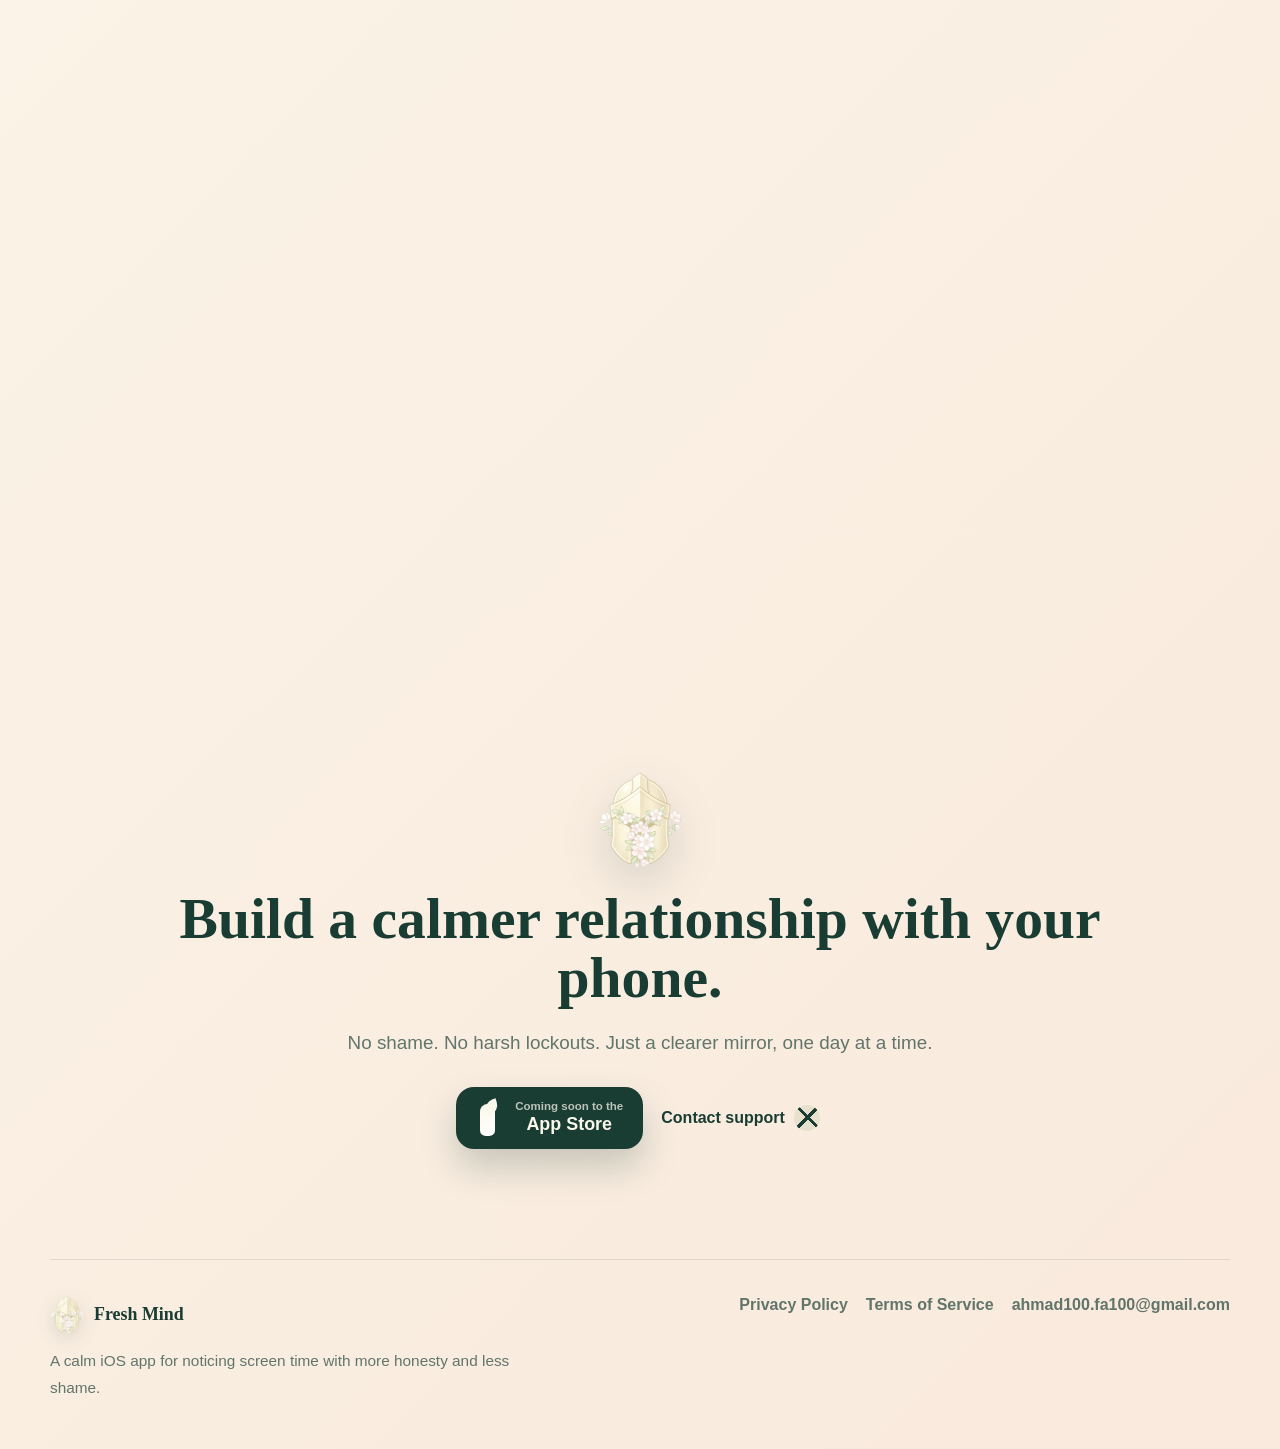
==== commit 19a88488: "update email" ====
--- a/index.html
+++ b/index.html
@@ -268,14 +268,14 @@
         <h2>Build a calmer relationship with your phone.</h2>
         <p>No shame. No harsh lockouts. Just a clearer mirror, one day at a time.</p>
         <div class="hero-actions">
-          <a class="store-button" href="mailto:hello@freshmind.app?subject=Fresh%20Mind%20App%20Store%20Launch">
+          <a class="store-button" href="mailto:ahmad100.fa100@gmail.com?subject=Fresh%20Mind%20App%20Store%20Launch">
             <span class="store-icon" aria-hidden="true"></span>
             <span>
               <small>Coming soon to the</small>
               App Store
             </span>
           </a>
-          <a class="text-button" href="mailto:hello@freshmind.app">Contact support</a>
+          <a class="text-button" href="mailto:ahmad100.fa100@gmail.com">Contact support</a>
         </div>
       </section>
     </main>
@@ -291,7 +291,7 @@
       <div class="footer-links">
         <a href="privacy/">Privacy Policy</a>
         <a href="terms/">Terms of Service</a>
-        <a href="mailto:hello@freshmind.app">hello@freshmind.app</a>
+        <a href="mailto:ahmad100.fa100@gmail.com">ahmad100.fa100@gmail.com</a>
       </div>
     </footer>
 
